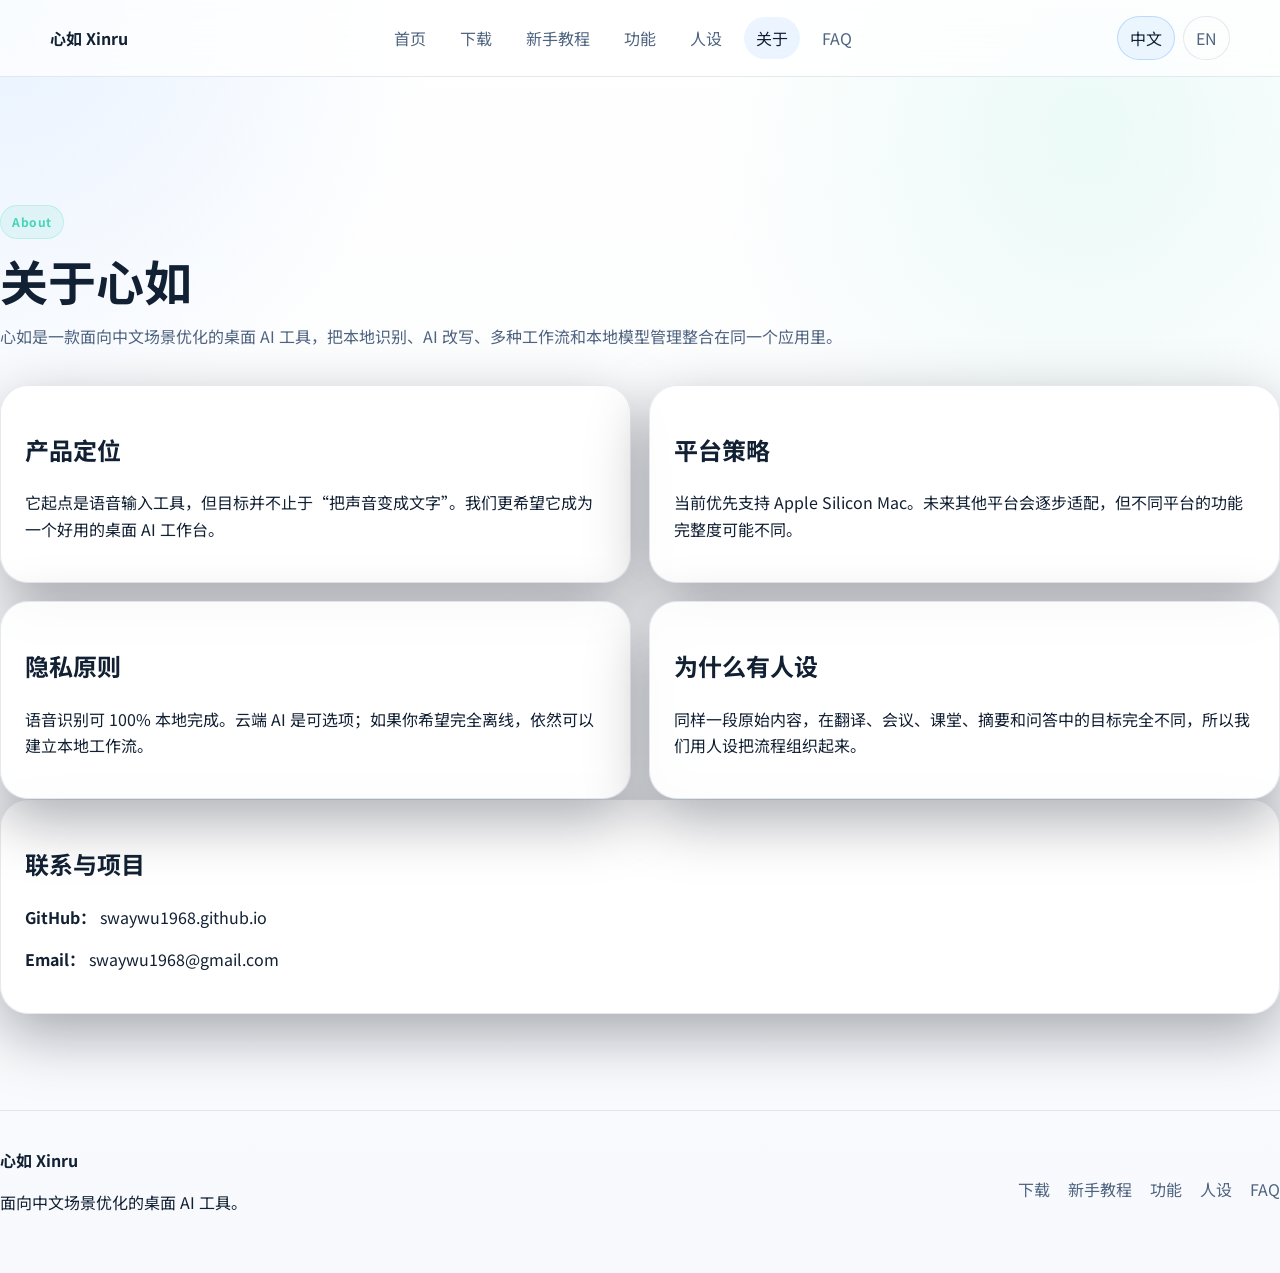
==== about.html @ a26232f0 "fix: 移除全站 logo 并适配明暗背景" ====
<!DOCTYPE html>
<html lang="zh-CN">
  <head>
    <meta charset="UTF-8" />
    <meta name="viewport" content="width=device-width, initial-scale=1.0" />
    <title>关于 - 心如 Xinru</title>
    <link rel="preconnect" href="https://fonts.googleapis.com" />
    <link rel="preconnect" href="https://fonts.gstatic.com" crossorigin />
    <link href="https://fonts.googleapis.com/css2?family=Manrope:wght@400;500;700;800&family=Noto+Sans+SC:wght@400;500;700;800&display=swap" rel="stylesheet" />
    <link rel="stylesheet" href="./styles.css" />
  </head>
  <body>
    <header class="site-header"><div class="nav"><a class="brand" href="./index.html"><span>心如 Xinru</span></a><nav class="nav-links"><a class="nav-link" href="./index.html">首页</a><a class="nav-link" href="./download.html">下载</a><a class="nav-link" href="./guide.html">新手教程</a><a class="nav-link" href="./features.html">功能</a><a class="nav-link" href="./personas.html">人设</a><a class="nav-link is-active" href="./about.html">关于</a><a class="nav-link" href="./faq.html">FAQ</a></nav><div class="lang-switch"><button class="lang-button is-active" type="button">中文</button><button class="lang-button" type="button">EN</button></div></div></header>
    <main class="section">
      <div class="page-hero"><span class="badge">About</span><h1 class="section-title">关于心如</h1><p class="section-desc">心如是一款面向中文场景优化的桌面 AI 工具，把本地识别、AI 改写、多种工作流和本地模型管理整合在同一个应用里。</p></div>
      <div class="card-grid two-cols">
        <article class="about-panel"><h2>产品定位</h2><p>它起点是语音输入工具，但目标并不止于“把声音变成文字”。我们更希望它成为一个好用的桌面 AI 工作台。</p></article>
        <article class="about-panel"><h2>平台策略</h2><p>当前优先支持 Apple Silicon Mac。未来其他平台会逐步适配，但不同平台的功能完整度可能不同。</p></article>
        <article class="about-panel"><h2>隐私原则</h2><p>语音识别可 100% 本地完成。云端 AI 是可选项；如果你希望完全离线，依然可以建立本地工作流。</p></article>
        <article class="about-panel"><h2>为什么有人设</h2><p>同样一段原始内容，在翻译、会议、课堂、摘要和问答中的目标完全不同，所以我们用人设把流程组织起来。</p></article>
      </div>
      <div class="support-panel">
        <h2>联系与项目</h2>
        <p><strong>GitHub：</strong> <a href="https://github.com/swaywu1968/swaywu1968.github.io">swaywu1968.github.io</a></p>
        <p><strong>Email：</strong> <a href="mailto:swaywu1968@gmail.com">swaywu1968@gmail.com</a></p>
      </div>
    </main>
    <footer class="site-footer"><div class="footer-layout"><div><a class="brand" href="./index.html"><span>心如 Xinru</span></a><p>面向中文场景优化的桌面 AI 工具。</p></div><div class="footer-links"><a href="./download.html">下载</a><a href="./guide.html">新手教程</a><a href="./features.html">功能</a><a href="./personas.html">人设</a><a href="./faq.html">FAQ</a></div></div></footer>
    <script src="./script.js"></script>
  </body>
</html>
---- styles.css ----
:root {
  --bg: #f7f9fc;
  --bg-soft: #eef3f9;
  --panel: rgba(255, 255, 255, 0.9);
  --panel-strong: rgba(255, 255, 255, 0.96);
  --panel-muted: rgba(232, 239, 248, 0.9);
  --border: rgba(148, 163, 184, 0.24);
  --border-strong: rgba(59, 130, 246, 0.26);
  --text: #122033;
  --text-soft: #4f6480;
  --text-faint: #73859c;
  --primary: #5ba2ff;
  --primary-strong: #3d8dff;
  --accent: #42d6b6;
  --warning: #fbbf24;
  --danger: #f87171;
  --radius-xl: 28px;
  --radius-lg: 20px;
  --radius-md: 14px;
  --radius-sm: 10px;
  --shadow: 0 20px 60px rgba(2, 8, 23, 0.34);
  --container: 1180px;
}

* {
  box-sizing: border-box;
}

html {
  scroll-behavior: smooth;
}

body {
  margin: 0;
  min-height: 100vh;
  color: var(--text);
  font-family: -apple-system, BlinkMacSystemFont, "Segoe UI", "PingFang SC", "Noto Sans SC", sans-serif;
  line-height: 1.65;
  background:
    radial-gradient(circle at top left, rgba(91, 162, 255, 0.14), transparent 24%),
    radial-gradient(circle at 85% 10%, rgba(66, 214, 182, 0.1), transparent 24%),
    linear-gradient(180deg, #ffffff 0%, var(--bg) 100%);
}

body::before {
  content: "";
  position: fixed;
  inset: 0;
  pointer-events: none;
  background-image:
    linear-gradient(rgba(255, 255, 255, 0.03) 1px, transparent 1px),
    linear-gradient(90deg, rgba(255, 255, 255, 0.03) 1px, transparent 1px);
  background-size: 30px 30px;
  mask-image: linear-gradient(180deg, rgba(0, 0, 0, 0.45), transparent 90%);
}

@media (prefers-color-scheme: dark) {
  :root {
    --bg: #08090c;
    --bg-soft: #101216;
    --panel: rgba(17, 20, 27, 0.92);
    --panel-strong: rgba(24, 28, 36, 0.96);
    --panel-muted: rgba(35, 41, 52, 0.74);
    --border: rgba(148, 163, 184, 0.16);
    --border-strong: rgba(96, 165, 250, 0.22);
    --text: #e5edf8;
    --text-soft: #9fb0c8;
    --text-faint: #6f819e;
  }

  body {
    background:
      radial-gradient(circle at top left, rgba(255, 255, 255, 0.05), transparent 24%),
      radial-gradient(circle at 85% 10%, rgba(91, 162, 255, 0.08), transparent 24%),
      linear-gradient(180deg, #050608 0%, var(--bg) 100%);
  }

  .site-header {
    background: rgba(11, 18, 32, 0.78);
  }
}

a {
  color: inherit;
  text-decoration: none;
}

img {
  max-width: 100%;
  display: block;
}

code {
  padding: 2px 8px;
  border-radius: 999px;
  background: rgba(91, 162, 255, 0.1);
  border: 1px solid rgba(91, 162, 255, 0.18);
  color: #cfe4ff;
  font-size: 0.92em;
}

.container {
  width: min(100% - 32px, var(--container));
  margin: 0 auto;
}

.site-header {
  position: sticky;
  top: 0;
  z-index: 50;
  background: rgba(255, 255, 255, 0.72);
  backdrop-filter: blur(18px);
  border-bottom: 1px solid var(--border);
}

.nav {
  width: min(100% - 32px, var(--container));
  margin: 0 auto;
  min-height: 76px;
  display: flex;
  align-items: center;
  justify-content: space-between;
  gap: 20px;
}

.brand {
  display: inline-flex;
  align-items: center;
  font-weight: 700;
  flex: 0 0 auto;
  overflow: hidden;
}

.brand img,
.brand-logo {
  width: 38px;
  height: 38px;
  flex: 0 0 38px;
  object-fit: contain;
  filter: drop-shadow(0 0 16px rgba(66, 214, 182, 0.16));
}

.brand-name {
  font-size: 1.02rem;
  letter-spacing: 0.03em;
}

.nav-links {
  display: inline-flex;
  align-items: center;
  flex-wrap: wrap;
  gap: 10px;
}

.nav-link,
.lang-button,
.button,
.faq-question {
  transition: transform 160ms ease, background 160ms ease, border-color 160ms ease, color 160ms ease;
}

.nav-link {
  padding: 8px 12px;
  border-radius: 999px;
  color: var(--text-soft);
}

.nav-link:hover,
.nav-link.is-active {
  background: rgba(91, 162, 255, 0.12);
  color: var(--text);
}

.lang-switch {
  display: inline-flex;
  align-items: center;
  gap: 8px;
}

.lang-button {
  border: 1px solid var(--border);
  background: rgba(255, 255, 255, 0.03);
  color: var(--text-soft);
  padding: 8px 12px;
  border-radius: 999px;
  font: inherit;
  cursor: pointer;
}

.lang-button.is-active,
.lang-button:hover {
  color: var(--text);
  border-color: var(--border-strong);
  background: rgba(91, 162, 255, 0.1);
}

.section {
  padding: 72px 0;
}

.hero-layout,
.two-column,
.footer-layout {
  display: grid;
  grid-template-columns: 1.05fr 0.95fr;
  gap: 28px;
  align-items: center;
}

.page-hero {
  padding-top: 56px;
  padding-bottom: 20px;
}

.section-heading {
  margin-bottom: 24px;
}

.badge,
.status-tag {
  display: inline-flex;
  align-items: center;
  gap: 6px;
  border-radius: 999px;
  padding: 6px 11px;
  font-size: 12px;
  font-weight: 700;
  letter-spacing: 0.05em;
}

.badge {
  color: var(--accent);
  border: 1px solid rgba(66, 214, 182, 0.22);
  background: rgba(66, 214, 182, 0.1);
}

.hero-copy h1,
.section-title {
  margin: 16px 0;
  font-size: clamp(2.5rem, 5vw, 4.5rem);
  line-height: 1.08;
}

.page-hero .section-title,
.section-heading .section-title {
  font-size: clamp(2rem, 4vw, 3rem);
}

.hero-copy p,
.section-desc,
.card p,
.download-card p,
.step-card p,
.feature-detail,
.support-note,
.faq-answer,
.footer-meta,
.preview-note,
.persona-desc,
.about-copy p {
  color: var(--text-soft);
}

.hero-actions {
  display: flex;
  flex-wrap: wrap;
  gap: 14px;
  margin: 26px 0 14px;
}

.hero-note {
  color: var(--text-faint);
  font-size: 0.95rem;
}

.button {
  display: inline-flex;
  align-items: center;
  justify-content: center;
  min-height: 46px;
  padding: 0 18px;
  border-radius: 999px;
  border: 1px solid transparent;
  font-weight: 700;
  cursor: pointer;
}

.button:hover,
.lang-button:hover,
.faq-question:hover {
  transform: translateY(-1px);
}

.button-primary {
  background: linear-gradient(135deg, var(--primary) 0%, var(--primary-strong) 100%);
  color: #fff;
  box-shadow: 0 14px 36px rgba(61, 141, 255, 0.24);
}

.button-secondary {
  border-color: var(--border);
  background: rgba(255, 255, 255, 0.03);
  color: var(--text);
}

.panel,
.card,
.download-card,
.step-card,
.faq-item,
.stat-card,
.preview-card,
.page-card,
.persona-card,
.about-panel,
.support-panel {
  border: 1px solid var(--border);
  border-radius: var(--radius-xl);
  background: var(--panel);
  box-shadow: var(--shadow);
}

.hero-panel {
  display: grid;
  gap: 18px;
}

.preview-card,
.page-card,
.about-panel,
.support-panel,
.download-card,
.step-card,
.persona-card,
.faq-item,
.card {
  padding: 24px;
}

.preview-card {
  min-height: 360px;
  display: grid;
  place-items: center;
  background: linear-gradient(180deg, rgba(26, 37, 58, 0.98), rgba(17, 24, 39, 0.98));
}

.preview-window {
  width: 100%;
  border: 1px solid rgba(96, 165, 250, 0.18);
  border-radius: 24px;
  background: rgba(13, 20, 36, 0.96);
  overflow: hidden;
}

.preview-bar {
  display: flex;
  align-items: center;
  gap: 8px;
  padding: 14px 16px;
  border-bottom: 1px solid var(--border);
}

.preview-bar span {
  width: 10px;
  height: 10px;
  border-radius: 50%;
  background: rgba(159, 176, 200, 0.4);
}

.preview-body {
  display: grid;
  gap: 14px;
  padding: 18px;
}

.preview-block {
  border-radius: 18px;
  background: var(--panel-muted);
  border: 1px solid rgba(159, 176, 200, 0.08);
}

.preview-block.large { height: 126px; }
.preview-block.medium { height: 82px; }
.preview-block.small { height: 54px; }

.preview-note {
  margin-top: 16px;
  font-size: 0.95rem;
}

.card-grid {
  display: grid;
  gap: 18px;
}

.card-grid.four-cols {
  grid-template-columns: repeat(4, minmax(0, 1fr));
}

.card-grid.three-cols {
  grid-template-columns: repeat(3, minmax(0, 1fr));
}

.card-grid.two-cols {
  grid-template-columns: repeat(2, minmax(0, 1fr));
}

.card h3,
.download-card h3,
.download-card h2,
.step-card h2,
.persona-name,
.about-panel h3,
.support-panel h3,
.faq-question span {
  margin: 0 0 10px;
}

.card-link:hover,
.persona-card:hover,
.download-card:hover,
.step-card:hover {
  border-color: var(--border-strong);
  background: var(--panel-strong);
}

.download-card.featured {
  display: flex;
  align-items: center;
  justify-content: space-between;
  gap: 24px;
}

.download-meta {
  display: grid;
  gap: 14px;
  justify-items: start;
}

.status-tag.available {
  color: var(--accent);
  background: rgba(66, 214, 182, 0.1);
  border: 1px solid rgba(66, 214, 182, 0.2);
}

.status-tag.upcoming {
  color: var(--warning);
  background: rgba(251, 191, 36, 0.1);
  border: 1px solid rgba(251, 191, 36, 0.18);
}

.status-tag.partial {
  color: #c7d2fe;
  background: rgba(96, 165, 250, 0.12);
  border: 1px solid rgba(96, 165, 250, 0.18);
}

.steps-list {
  display: grid;
  gap: 18px;
}

.step-card {
  display: grid;
  grid-template-columns: 84px 1fr;
  gap: 20px;
}

.step-index {
  font-size: 30px;
  font-weight: 800;
  color: var(--primary);
}

.step-note {
  margin-top: 10px;
  color: var(--text-faint);
  font-size: 0.92rem;
}

.persona-head {
  display: flex;
  align-items: flex-start;
  justify-content: space-between;
  gap: 16px;
  margin-bottom: 12px;
}

.persona-name {
  font-size: 1.1rem;
  font-weight: 700;
}

.persona-en,
.persona-mode,
.kicker {
  color: var(--text-faint);
  font-size: 0.9rem;
}

.persona-mode {
  padding: 6px 10px;
  border-radius: 999px;
  background: rgba(91, 162, 255, 0.1);
  border: 1px solid rgba(91, 162, 255, 0.16);
}

.about-copy,
.support-copy {
  display: grid;
  gap: 16px;
}

.mini-list {
  display: grid;
  gap: 12px;
  padding-left: 18px;
  color: var(--text-soft);
}

.faq-list {
  display: grid;
  gap: 16px;
}

.faq-item {
  padding: 0;
  overflow: hidden;
}

.faq-question {
  width: 100%;
  display: flex;
  align-items: center;
  justify-content: space-between;
  gap: 18px;
  padding: 20px 24px;
  border: 0;
  background: transparent;
  color: var(--text);
  text-align: left;
  font: inherit;
  cursor: pointer;
}

.faq-question::after {
  content: "+";
  color: var(--primary);
  font-size: 22px;
  line-height: 1;
}

.faq-item.is-open .faq-question::after {
  content: "−";
}

.faq-answer {
  display: none;
  padding: 0 24px 22px;
}

.faq-item.is-open .faq-answer {
  display: block;
}

.site-footer {
  padding: 36px 0 42px;
  border-top: 1px solid var(--border);
  margin-top: 24px;
}

.footer-layout {
  grid-template-columns: 1fr auto;
}

.footer-links {
  display: flex;
  flex-wrap: wrap;
  gap: 18px;
  color: var(--text-soft);
}

.footer-links a:hover {
  color: var(--text);
}

.support-note {
  margin-top: 14px;
  font-size: 0.95rem;
}

@media (max-width: 1080px) {
  .hero-layout,
  .two-column,
  .footer-layout,
  .download-card.featured,
  .card-grid.four-cols,
  .card-grid.three-cols,
  .card-grid.two-cols {
    grid-template-columns: 1fr;
  }
}

@media (max-width: 780px) {
  .nav {
    padding: 14px 0;
    align-items: flex-start;
    flex-direction: column;
  }

  .hero-copy h1,
  .section-title {
    font-size: clamp(2rem, 9vw, 3rem);
  }

  .section {
    padding: 56px 0;
  }

  .preview-card,
  .page-card,
  .about-panel,
  .support-panel,
  .download-card,
  .step-card,
  .persona-card,
  .faq-item,
  .card {
    padding: 20px;
  }

  .step-card {
    grid-template-columns: 1fr;
  }

  .hero-actions,
  .footer-links {
    flex-direction: column;
    align-items: flex-start;
  }
}
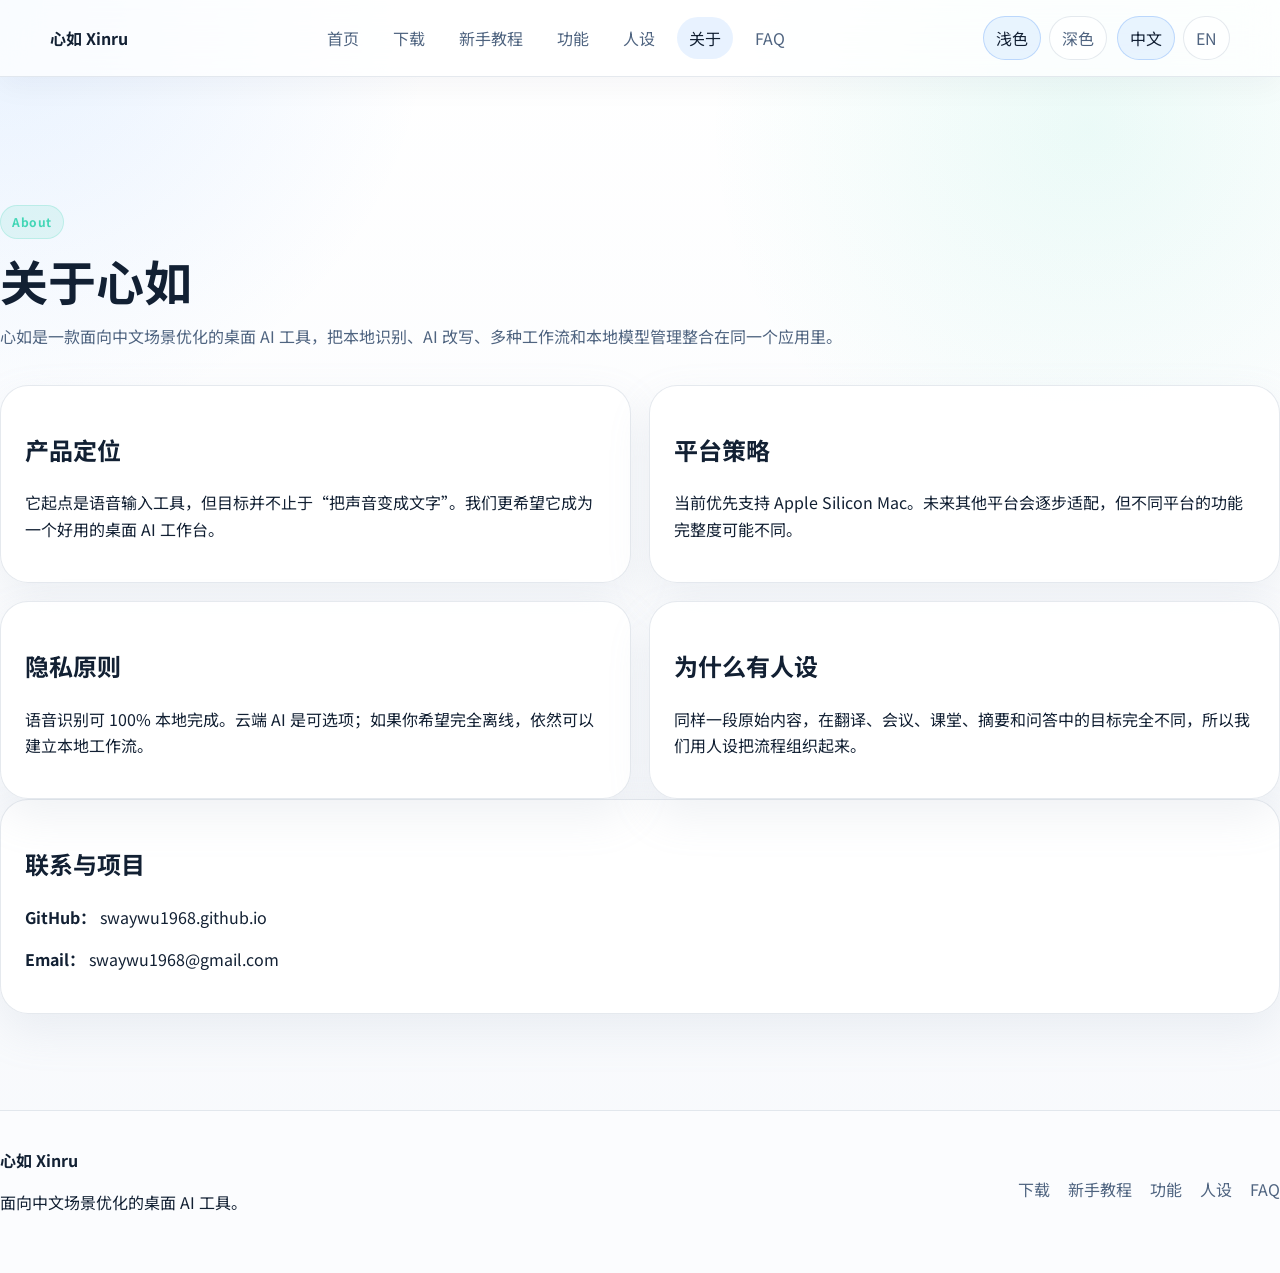
==== commit a38f2b69: "fix: 恢复教程并添加主题切换" ====
--- a/about.html
+++ b/about.html
@@ -10,7 +10,7 @@
     <link rel="stylesheet" href="./styles.css" />
   </head>
   <body>
-    <header class="site-header"><div class="nav"><a class="brand" href="./index.html"><span>心如 Xinru</span></a><nav class="nav-links"><a class="nav-link" href="./index.html">首页</a><a class="nav-link" href="./download.html">下载</a><a class="nav-link" href="./guide.html">新手教程</a><a class="nav-link" href="./features.html">功能</a><a class="nav-link" href="./personas.html">人设</a><a class="nav-link is-active" href="./about.html">关于</a><a class="nav-link" href="./faq.html">FAQ</a></nav><div class="lang-switch"><button class="lang-button is-active" type="button">中文</button><button class="lang-button" type="button">EN</button></div></div></header>
+    <header class="site-header"><div class="nav"><a class="brand" href="./index.html"><span>心如 Xinru</span></a><nav class="nav-links"><a class="nav-link" href="./index.html">首页</a><a class="nav-link" href="./download.html">下载</a><a class="nav-link" href="./guide.html">新手教程</a><a class="nav-link" href="./features.html">功能</a><a class="nav-link" href="./personas.html">人设</a><a class="nav-link is-active" href="./about.html">关于</a><a class="nav-link" href="./faq.html">FAQ</a></nav><div class="toolbar-switches"><div class="theme-switch"><button class="theme-button" data-theme-value="light" type="button">浅色</button><button class="theme-button" data-theme-value="dark" type="button">深色</button></div><div class="lang-switch"><button class="lang-button is-active" type="button">中文</button><button class="lang-button" type="button">EN</button></div></div></div></header>
     <main class="section">
       <div class="page-hero"><span class="badge">About</span><h1 class="section-title">关于心如</h1><p class="section-desc">心如是一款面向中文场景优化的桌面 AI 工具，把本地识别、AI 改写、多种工作流和本地模型管理整合在同一个应用里。</p></div>
       <div class="card-grid two-cols">
--- a/styles.css
+++ b/styles.css
@@ -6,6 +6,7 @@
   --panel-muted: rgba(232, 239, 248, 0.9);
   --border: rgba(148, 163, 184, 0.24);
   --border-strong: rgba(59, 130, 246, 0.26);
+  --shadow-soft: 0 18px 44px rgba(148, 163, 184, 0.14);
   --text: #122033;
   --text-soft: #4f6480;
   --text-faint: #73859c;
@@ -55,7 +56,7 @@
 }
 
 @media (prefers-color-scheme: dark) {
-  :root {
+  :root:not([data-theme]) {
     --bg: #08090c;
     --bg-soft: #101216;
     --panel: rgba(17, 20, 27, 0.92);
@@ -63,21 +64,72 @@
     --panel-muted: rgba(35, 41, 52, 0.74);
     --border: rgba(148, 163, 184, 0.16);
     --border-strong: rgba(96, 165, 250, 0.22);
+    --shadow-soft: 0 20px 60px rgba(2, 8, 23, 0.34);
     --text: #e5edf8;
     --text-soft: #9fb0c8;
     --text-faint: #6f819e;
   }
 
-  body {
+  :root:not([data-theme]) body {
     background:
       radial-gradient(circle at top left, rgba(255, 255, 255, 0.05), transparent 24%),
       radial-gradient(circle at 85% 10%, rgba(91, 162, 255, 0.08), transparent 24%),
       linear-gradient(180deg, #050608 0%, var(--bg) 100%);
   }
 
-  .site-header {
+  :root:not([data-theme]) .site-header {
     background: rgba(11, 18, 32, 0.78);
   }
+
+  :root:not([data-theme]) .lang-button {
+    background: rgba(255, 255, 255, 0.03);
+  }
+
+  :root:not([data-theme]) .button-secondary {
+    background: rgba(255, 255, 255, 0.03);
+  }
+
+  :root:not([data-theme]) .site-footer {
+    background: transparent;
+  }
+}
+
+:root[data-theme="dark"] {
+  --bg: #08090c;
+  --bg-soft: #101216;
+  --panel: rgba(17, 20, 27, 0.92);
+  --panel-strong: rgba(24, 28, 36, 0.96);
+  --panel-muted: rgba(35, 41, 52, 0.74);
+  --border: rgba(148, 163, 184, 0.16);
+  --border-strong: rgba(96, 165, 250, 0.22);
+  --shadow-soft: 0 20px 60px rgba(2, 8, 23, 0.34);
+  --text: #e5edf8;
+  --text-soft: #9fb0c8;
+  --text-faint: #6f819e;
+}
+
+:root[data-theme="dark"] body {
+  background:
+    radial-gradient(circle at top left, rgba(255, 255, 255, 0.05), transparent 24%),
+    radial-gradient(circle at 85% 10%, rgba(91, 162, 255, 0.08), transparent 24%),
+    linear-gradient(180deg, #050608 0%, var(--bg) 100%);
+}
+
+:root[data-theme="dark"] .site-header {
+  background: rgba(11, 18, 32, 0.78);
+}
+
+:root[data-theme="dark"] .lang-button,
+:root[data-theme="dark"] .theme-button {
+  background: rgba(255, 255, 255, 0.03);
+}
+
+:root[data-theme="dark"] .button-secondary {
+  background: rgba(255, 255, 255, 0.03);
+}
+
+:root[data-theme="dark"] .site-footer {
+  background: transparent;
 }
 
 a {
@@ -93,9 +145,9 @@
 code {
   padding: 2px 8px;
   border-radius: 999px;
-  background: rgba(91, 162, 255, 0.1);
+  background: rgba(91, 162, 255, 0.12);
   border: 1px solid rgba(91, 162, 255, 0.18);
-  color: #cfe4ff;
+  color: #214a86;
   font-size: 0.92em;
 }
 
@@ -111,6 +163,7 @@
   background: rgba(255, 255, 255, 0.72);
   backdrop-filter: blur(18px);
   border-bottom: 1px solid var(--border);
+  box-shadow: 0 10px 30px rgba(15, 23, 42, 0.04);
 }
 
 .nav {
@@ -152,7 +205,21 @@
   gap: 10px;
 }
 
+.toolbar-switches {
+  display: inline-flex;
+  align-items: center;
+  gap: 10px;
+}
+
+.theme-switch,
+.lang-switch {
+  display: inline-flex;
+  align-items: center;
+  gap: 8px;
+}
+
 .nav-link,
+.theme-button,
 .lang-button,
 .button,
 .faq-question {
@@ -167,19 +234,14 @@
 
 .nav-link:hover,
 .nav-link.is-active {
-  background: rgba(91, 162, 255, 0.12);
+  background: rgba(91, 162, 255, 0.14);
   color: var(--text);
 }
 
-.lang-switch {
-  display: inline-flex;
-  align-items: center;
-  gap: 8px;
-}
-
+.theme-button,
 .lang-button {
   border: 1px solid var(--border);
-  background: rgba(255, 255, 255, 0.03);
+  background: rgba(255, 255, 255, 0.66);
   color: var(--text-soft);
   padding: 8px 12px;
   border-radius: 999px;
@@ -188,10 +250,12 @@
 }
 
 .lang-button.is-active,
+.theme-button.is-active,
+.theme-button:hover,
 .lang-button:hover {
   color: var(--text);
   border-color: var(--border-strong);
-  background: rgba(91, 162, 255, 0.1);
+  background: rgba(91, 162, 255, 0.12);
 }
 
 .section {
@@ -231,7 +295,7 @@
 .badge {
   color: var(--accent);
   border: 1px solid rgba(66, 214, 182, 0.22);
-  background: rgba(66, 214, 182, 0.1);
+  background: rgba(66, 214, 182, 0.12);
 }
 
 .hero-copy h1,
@@ -283,9 +347,11 @@
   border: 1px solid transparent;
   font-weight: 700;
   cursor: pointer;
+  box-shadow: 0 10px 26px rgba(15, 23, 42, 0.08);
 }
 
 .button:hover,
+.theme-button:hover,
 .lang-button:hover,
 .faq-question:hover {
   transform: translateY(-1px);
@@ -299,7 +365,7 @@
 
 .button-secondary {
   border-color: var(--border);
-  background: rgba(255, 255, 255, 0.03);
+  background: rgba(255, 255, 255, 0.72);
   color: var(--text);
 }
 
@@ -317,7 +383,7 @@
   border: 1px solid var(--border);
   border-radius: var(--radius-xl);
   background: var(--panel);
-  box-shadow: var(--shadow);
+  box-shadow: var(--shadow-soft);
 }
 
 .hero-panel {
@@ -567,6 +633,7 @@
   padding: 36px 0 42px;
   border-top: 1px solid var(--border);
   margin-top: 24px;
+  background: rgba(255, 255, 255, 0.4);
 }
 
 .footer-layout {
@@ -633,6 +700,7 @@
     grid-template-columns: 1fr;
   }
 
+  .toolbar-switches,
   .hero-actions,
   .footer-links {
     flex-direction: column;
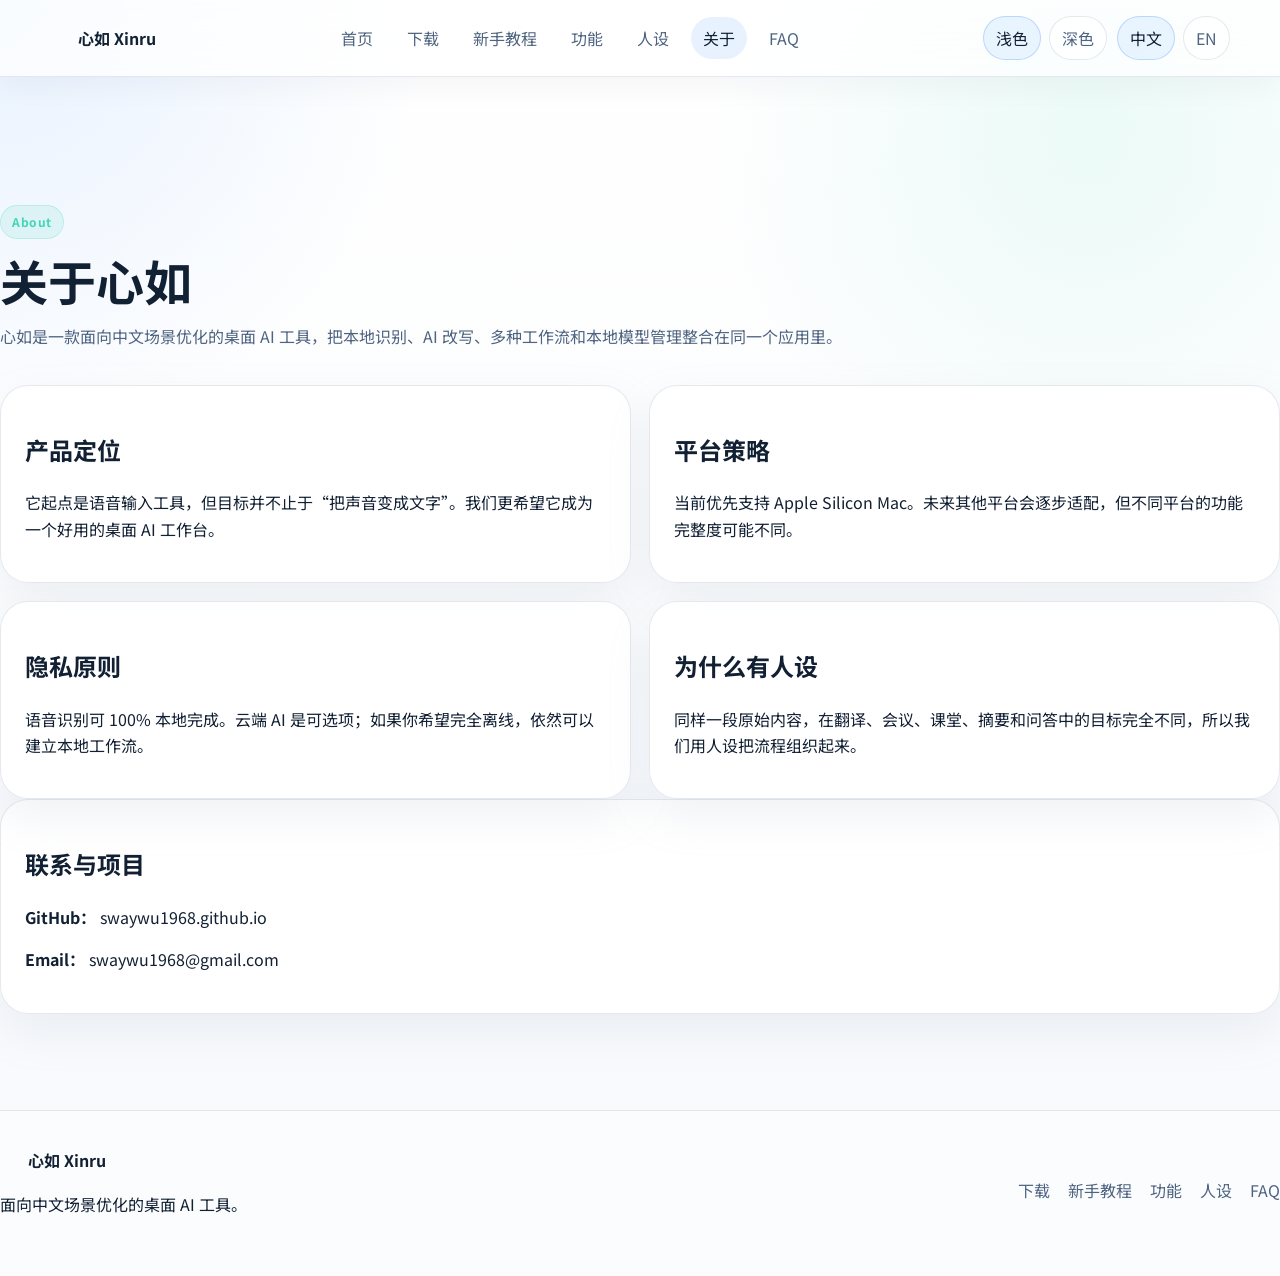
==== commit f0966bfb: "fix: 移除首页右侧占位并恢复品牌 logo" ====
--- a/about.html
+++ b/about.html
@@ -10,7 +10,7 @@
     <link rel="stylesheet" href="./styles.css" />
   </head>
   <body>
-    <header class="site-header"><div class="nav"><a class="brand" href="./index.html"><span>心如 Xinru</span></a><nav class="nav-links"><a class="nav-link" href="./index.html">首页</a><a class="nav-link" href="./download.html">下载</a><a class="nav-link" href="./guide.html">新手教程</a><a class="nav-link" href="./features.html">功能</a><a class="nav-link" href="./personas.html">人设</a><a class="nav-link is-active" href="./about.html">关于</a><a class="nav-link" href="./faq.html">FAQ</a></nav><div class="toolbar-switches"><div class="theme-switch"><button class="theme-button" data-theme-value="light" type="button">浅色</button><button class="theme-button" data-theme-value="dark" type="button">深色</button></div><div class="lang-switch"><button class="lang-button is-active" type="button">中文</button><button class="lang-button" type="button">EN</button></div></div></div></header>
+    <header class="site-header"><div class="nav"><a class="brand" href="./index.html"><span class="brand-mark" aria-hidden="true"></span><span>心如 Xinru</span></a><nav class="nav-links"><a class="nav-link" href="./index.html">首页</a><a class="nav-link" href="./download.html">下载</a><a class="nav-link" href="./guide.html">新手教程</a><a class="nav-link" href="./features.html">功能</a><a class="nav-link" href="./personas.html">人设</a><a class="nav-link is-active" href="./about.html">关于</a><a class="nav-link" href="./faq.html">FAQ</a></nav><div class="toolbar-switches"><div class="theme-switch"><button class="theme-button" data-theme-value="light" type="button">浅色</button><button class="theme-button" data-theme-value="dark" type="button">深色</button></div><div class="lang-switch"><button class="lang-button is-active" type="button">中文</button><button class="lang-button" type="button">EN</button></div></div></div></header>
     <main class="section">
       <div class="page-hero"><span class="badge">About</span><h1 class="section-title">关于心如</h1><p class="section-desc">心如是一款面向中文场景优化的桌面 AI 工具，把本地识别、AI 改写、多种工作流和本地模型管理整合在同一个应用里。</p></div>
       <div class="card-grid two-cols">
@@ -25,7 +25,7 @@
         <p><strong>Email：</strong> <a href="mailto:swaywu1968@gmail.com">swaywu1968@gmail.com</a></p>
       </div>
     </main>
-    <footer class="site-footer"><div class="footer-layout"><div><a class="brand" href="./index.html"><span>心如 Xinru</span></a><p>面向中文场景优化的桌面 AI 工具。</p></div><div class="footer-links"><a href="./download.html">下载</a><a href="./guide.html">新手教程</a><a href="./features.html">功能</a><a href="./personas.html">人设</a><a href="./faq.html">FAQ</a></div></div></footer>
+    <footer class="site-footer"><div class="footer-layout"><div><a class="brand" href="./index.html"><span class="brand-mark" aria-hidden="true"></span><span>心如 Xinru</span></a><p>面向中文场景优化的桌面 AI 工具。</p></div><div class="footer-links"><a href="./download.html">下载</a><a href="./guide.html">新手教程</a><a href="./features.html">功能</a><a href="./personas.html">人设</a><a href="./faq.html">FAQ</a></div></div></footer>
     <script src="./script.js"></script>
   </body>
 </html>
--- a/styles.css
+++ b/styles.css
@@ -179,18 +179,22 @@
 .brand {
   display: inline-flex;
   align-items: center;
+  gap: 10px;
   font-weight: 700;
   flex: 0 0 auto;
   overflow: hidden;
 }
 
-.brand img,
-.brand-logo {
-  width: 38px;
-  height: 38px;
-  flex: 0 0 38px;
-  object-fit: contain;
-  filter: drop-shadow(0 0 16px rgba(66, 214, 182, 0.16));
+.brand-mark {
+  width: 18px;
+  height: 18px;
+  flex: 0 0 18px;
+  border-radius: 999px;
+  background-image: url("./assets/logo/xinru-logo.png");
+  background-position: center;
+  background-repeat: no-repeat;
+  background-size: contain;
+  filter: drop-shadow(0 0 8px rgba(66, 214, 182, 0.12));
 }
 
 .brand-name {
@@ -269,6 +273,10 @@
   grid-template-columns: 1.05fr 0.95fr;
   gap: 28px;
   align-items: center;
+}
+
+.hero-layout-single {
+  grid-template-columns: 1fr;
 }
 
 .page-hero {
